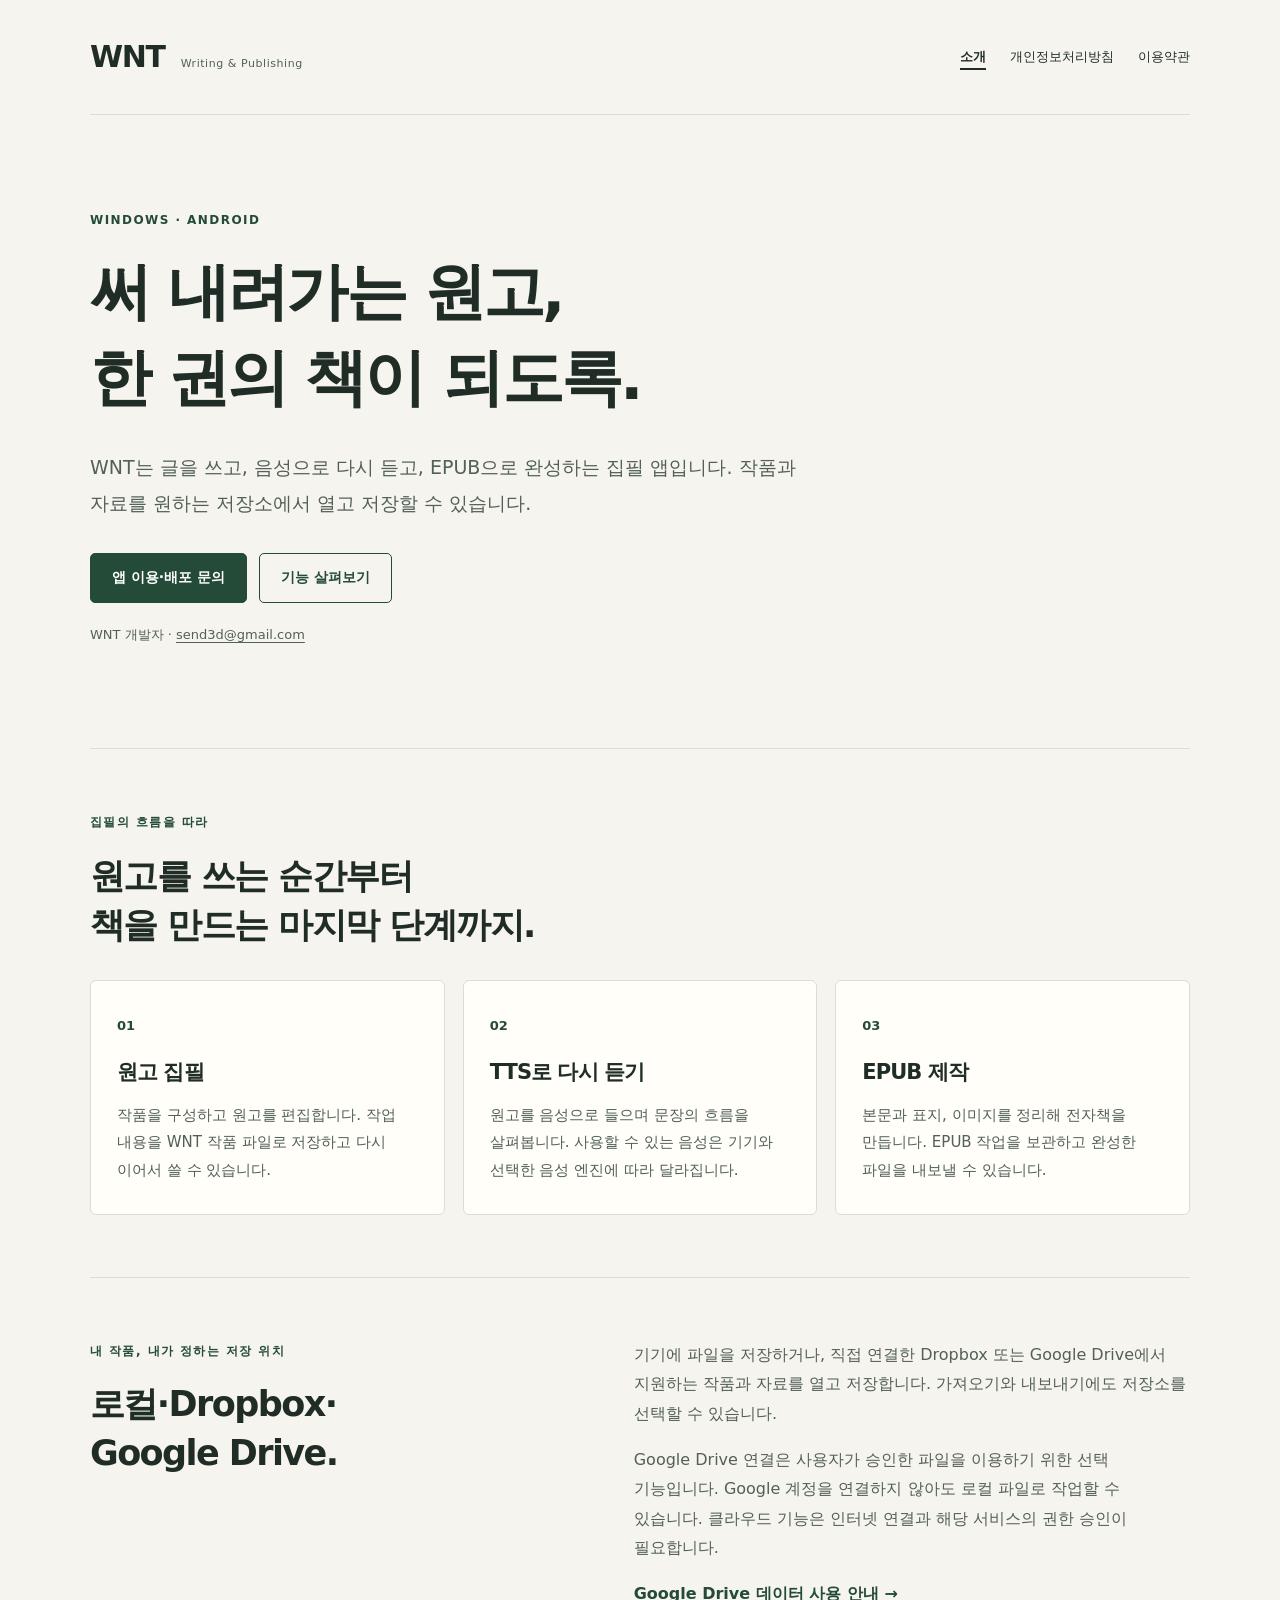
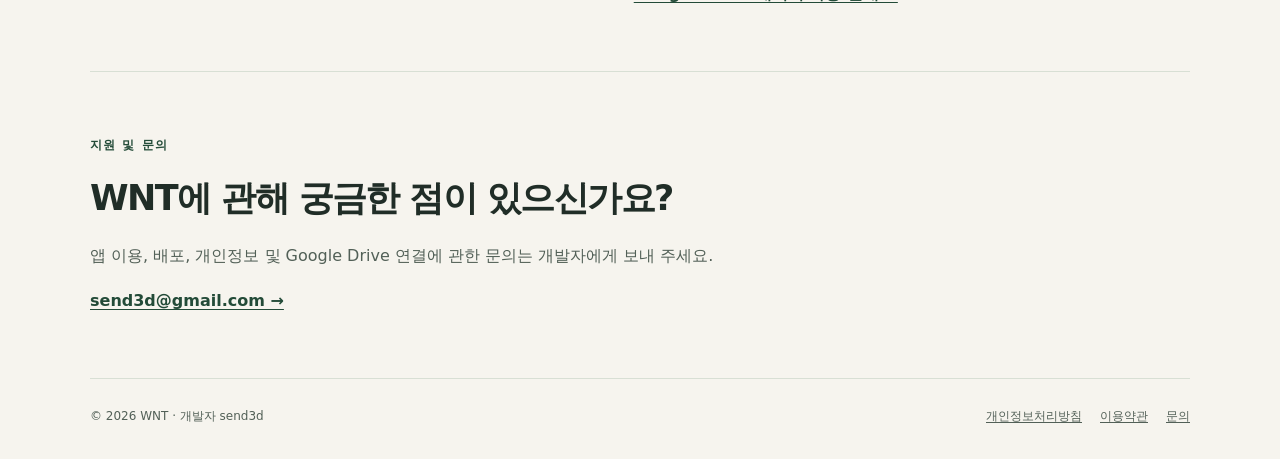
==== index.html @ 51a4a3b0 "Add files via upload" ====
<!doctype html>
<html lang="ko">
<head>
  <meta charset="utf-8">
  <meta name="viewport" content="width=device-width, initial-scale=1">
  <meta name="description" content="WNT는 원고 집필, TTS 듣기, EPUB 제작과 로컬·Dropbox·Google Drive 파일 관리를 돕는 Windows·Android 앱입니다.">
  <title>WNT — 원고에서 EPUB까지</title>
  <link rel="stylesheet" href="styles.css">
</head>
<body>
  <a class="skip-link" href="#main">본문으로 이동</a>
  <header class="site-header wrap">
    <a class="brand" href="index.html" aria-label="WNT 홈페이지">WNT<span>Writing &amp; Publishing</span></a>
    <nav aria-label="주 메뉴">
      <a href="index.html" aria-current="page">소개</a>
      <a href="privacy.html">개인정보처리방침</a>
      <a href="terms.html">이용약관</a>
    </nav>
  </header>
  <main id="main" class="wrap">
    <section class="hero" aria-labelledby="hero-title">
      <p class="eyebrow">WINDOWS · ANDROID</p>
      <h1 id="hero-title">써 내려가는 원고,<br>한 권의 책이 되도록.</h1>
      <p class="lead">WNT는 글을 쓰고, 음성으로 다시 듣고, EPUB으로 완성하는 집필 앱입니다. 작품과 자료를 원하는 저장소에서 열고 저장할 수 있습니다.</p>
      <div class="actions">
        <a class="button primary" href="mailto:send3d@gmail.com">앱 이용·배포 문의</a>
        <a class="button secondary" href="#features">기능 살펴보기</a>
      </div>
      <p class="caption">WNT 개발자 · <a href="mailto:send3d@gmail.com">send3d@gmail.com</a></p>
    </section>
    <section id="features" class="section" aria-labelledby="features-title">
      <p class="eyebrow">집필의 흐름을 따라</p>
      <h2 id="features-title">원고를 쓰는 순간부터<br>책을 만드는 마지막 단계까지.</h2>
      <div class="cards">
        <article class="card"><span class="number">01</span><h3>원고 집필</h3><p>작품을 구성하고 원고를 편집합니다. 작업 내용을 WNT 작품 파일로 저장하고 다시 이어서 쓸 수 있습니다.</p></article>
        <article class="card"><span class="number">02</span><h3>TTS로 다시 듣기</h3><p>원고를 음성으로 들으며 문장의 흐름을 살펴봅니다. 사용할 수 있는 음성은 기기와 선택한 음성 엔진에 따라 달라집니다.</p></article>
        <article class="card"><span class="number">03</span><h3>EPUB 제작</h3><p>본문과 표지, 이미지를 정리해 전자책을 만듭니다. EPUB 작업을 보관하고 완성한 파일을 내보낼 수 있습니다.</p></article>
      </div>
    </section>
    <section class="storage section" aria-labelledby="storage-title">
      <div><p class="eyebrow">내 작품, 내가 정하는 저장 위치</p><h2 id="storage-title">로컬·Dropbox·<br>Google Drive.</h2></div>
      <div class="storage-copy"><p>기기에 파일을 저장하거나, 직접 연결한 Dropbox 또는 Google Drive에서 지원하는 작품과 자료를 열고 저장합니다. 가져오기와 내보내기에도 저장소를 선택할 수 있습니다.</p><p>Google Drive 연결은 사용자가 승인한 파일을 이용하기 위한 선택 기능입니다. Google 계정을 연결하지 않아도 로컬 파일로 작업할 수 있습니다. 클라우드 기능은 인터넷 연결과 해당 서비스의 권한 승인이 필요합니다.</p><a class="text-link" href="privacy.html#google-drive">Google Drive 데이터 사용 안내 →</a></div>
    </section>
    <section class="contact section" aria-labelledby="contact-title">
      <p class="eyebrow">지원 및 문의</p><h2 id="contact-title">WNT에 관해 궁금한 점이 있으신가요?</h2>
      <p>앱 이용, 배포, 개인정보 및 Google Drive 연결에 관한 문의는 개발자에게 보내 주세요.</p>
      <a class="text-link" href="mailto:send3d@gmail.com">send3d@gmail.com →</a>
    </section>
  </main>
  <footer class="site-footer wrap"><p>© 2026 WNT · 개발자 send3d</p><div><a href="privacy.html">개인정보처리방침</a><a href="terms.html">이용약관</a><a href="mailto:send3d@gmail.com">문의</a></div></footer>
</body>
</html>
---- styles.css ----
:root{color-scheme:light;--paper:#f6f4ee;--ink:#202d27;--muted:#526057;--line:#d8dfd4;--accent:#234b38;--card:#fffef9}
*{box-sizing:border-box}
html{scroll-behavior:smooth;scroll-padding-top:2rem}
body{margin:0;background:var(--paper);color:var(--ink);font-family:"Malgun Gothic","Apple SD Gothic Neo","Noto Sans KR",system-ui,sans-serif;font-size:16px;line-height:1.85;word-break:keep-all;overflow-wrap:anywhere}
a{color:inherit;text-underline-offset:.2em}
a:hover{color:var(--accent)}
a:focus-visible{outline:3px solid #427f5e;outline-offset:5px;border-radius:2px}
.wrap{width:min(1100px,calc(100% - 72px));margin-inline:auto}
.skip-link{position:absolute;top:-120px;left:20px;z-index:2;background:var(--ink);color:white;padding:12px 20px}
.skip-link:focus{top:12px}
.site-header{display:flex;align-items:center;justify-content:space-between;gap:28px;padding-block:29px;border-bottom:1px solid var(--line)}
.brand{display:flex;align-items:baseline;gap:16px;font-size:30px;font-weight:850;letter-spacing:-.045em;text-decoration:none}
.brand span{font-size:11px;font-weight:500;letter-spacing:.05em;color:var(--muted)}
nav{display:flex;flex-wrap:wrap;gap:24px;font-size:13px}
nav a{text-decoration:none;white-space:nowrap}
nav [aria-current=page]{font-weight:750;text-decoration:underline;text-decoration-thickness:2px;text-underline-offset:7px}
.hero{padding-block:94px 88px;max-width:850px}
.eyebrow{margin:0 0 18px;color:var(--accent);font-size:12px;font-weight:750;letter-spacing:.12em}
h1,h2,h3{line-height:1.4;letter-spacing:-.045em}
h1{font-size:clamp(35px,5.4vw,62px);font-weight:800;margin:0 0 27px}
h2{font-size:clamp(25px,3vw,35px);font-weight:750;margin:0 0 30px}
h3{font-size:21px;margin:19px 0 14px}
.lead{max-width:710px;font-size:19px;line-height:1.9;color:var(--muted);margin:0 0 32px}
.actions{display:flex;flex-wrap:wrap;gap:12px;margin-bottom:20px}
.button{display:inline-block;min-height:49px;padding:11px 21px;text-decoration:none;font-size:14px;font-weight:650;border:1px solid var(--accent);border-radius:5px}
.button.primary{background:var(--accent);color:white}
.button.primary:hover{background:#173b29}
.button.secondary{color:var(--accent)}
.caption,.policy-date{color:var(--muted);font-size:13px}
.section{border-top:1px solid var(--line);padding-block:62px}
.cards{display:grid;grid-template-columns:repeat(3,minmax(0,1fr));gap:18px}
.card{padding:29px 26px;background:var(--card);border:1px solid var(--line);border-radius:6px}
.number{color:var(--accent);font-size:13px;font-weight:750}
.card p{margin:0;color:var(--muted);font-size:15px}
.storage{display:grid;grid-template-columns:1fr 1.15fr;gap:60px}
.storage h2{margin:0}
.storage-copy p:first-child{margin-top:0}
.storage-copy{color:var(--muted)}
.text-link{font-weight:650;color:var(--accent)}
.contact h2{margin-bottom:18px}
.contact p:not(.eyebrow){color:var(--muted)}
.site-footer{border-top:1px solid var(--line);display:flex;justify-content:space-between;align-items:center;gap:20px;padding-block:26px 32px;font-size:12px;color:var(--muted)}
.site-footer p{margin:0}
.site-footer div{display:flex;flex-wrap:wrap;gap:18px}
.legal{max-width:870px;padding-block:62px 68px}
.legal h1{font-size:clamp(32px,5vw,43px);margin-bottom:14px}
.legal .policy-date{margin:0 0 30px}
.legal .intro{color:var(--muted);font-size:17px;border-bottom:1px solid var(--line);padding-bottom:30px}
.legal section{margin-top:36px;scroll-margin-top:25px}
.legal h2{font-size:23px;margin-bottom:16px}
.legal p{margin-top:12px;margin-bottom:12px}
.legal code{font-family:ui-monospace,monospace;font-size:.85em;word-break:break-all}
.table-scroll{overflow-x:auto;margin-block:22px}
table{width:100%;border-collapse:collapse;font-size:14px;background:var(--card)}
caption{text-align:left;font-weight:650;margin-bottom:10px}
th,td{border:1px solid var(--line);padding:14px 16px;text-align:left;vertical-align:top}
th{background:#e9eee5;font-weight:700}
td:first-child{width:42%}
@media(max-width:760px){.wrap{width:calc(100% - 36px)}.site-header{align-items:flex-start;flex-direction:column;gap:18px;padding-block:21px}.brand span{font-size:10px}nav{gap:18px;font-size:12px}.hero{padding-block:59px 52px}.lead{font-size:17px}.section{padding-block:42px}.cards{grid-template-columns:1fr;gap:12px}.card{padding:22px}.storage{grid-template-columns:1fr;gap:24px}.site-footer{align-items:flex-start;flex-direction:column;gap:13px}.legal{padding-block:42px 52px}.legal h2{font-size:21px}th,td{padding:12px 10px}.legal .intro{font-size:16px}}
@media(prefers-reduced-motion:reduce){html{scroll-behavior:auto}}
@media print{body{background:white;color:#111}.wrap{width:100%;max-width:none}.site-header nav,.actions,.skip-link{display:none}.hero,.legal,.section{padding-block:20px}.card,table{background:white}.cards,.storage{display:block}.card{margin-bottom:12px;break-inside:avoid}h2,h3{break-after:avoid}a{color:#111}.site-footer{margin-top:24px}}
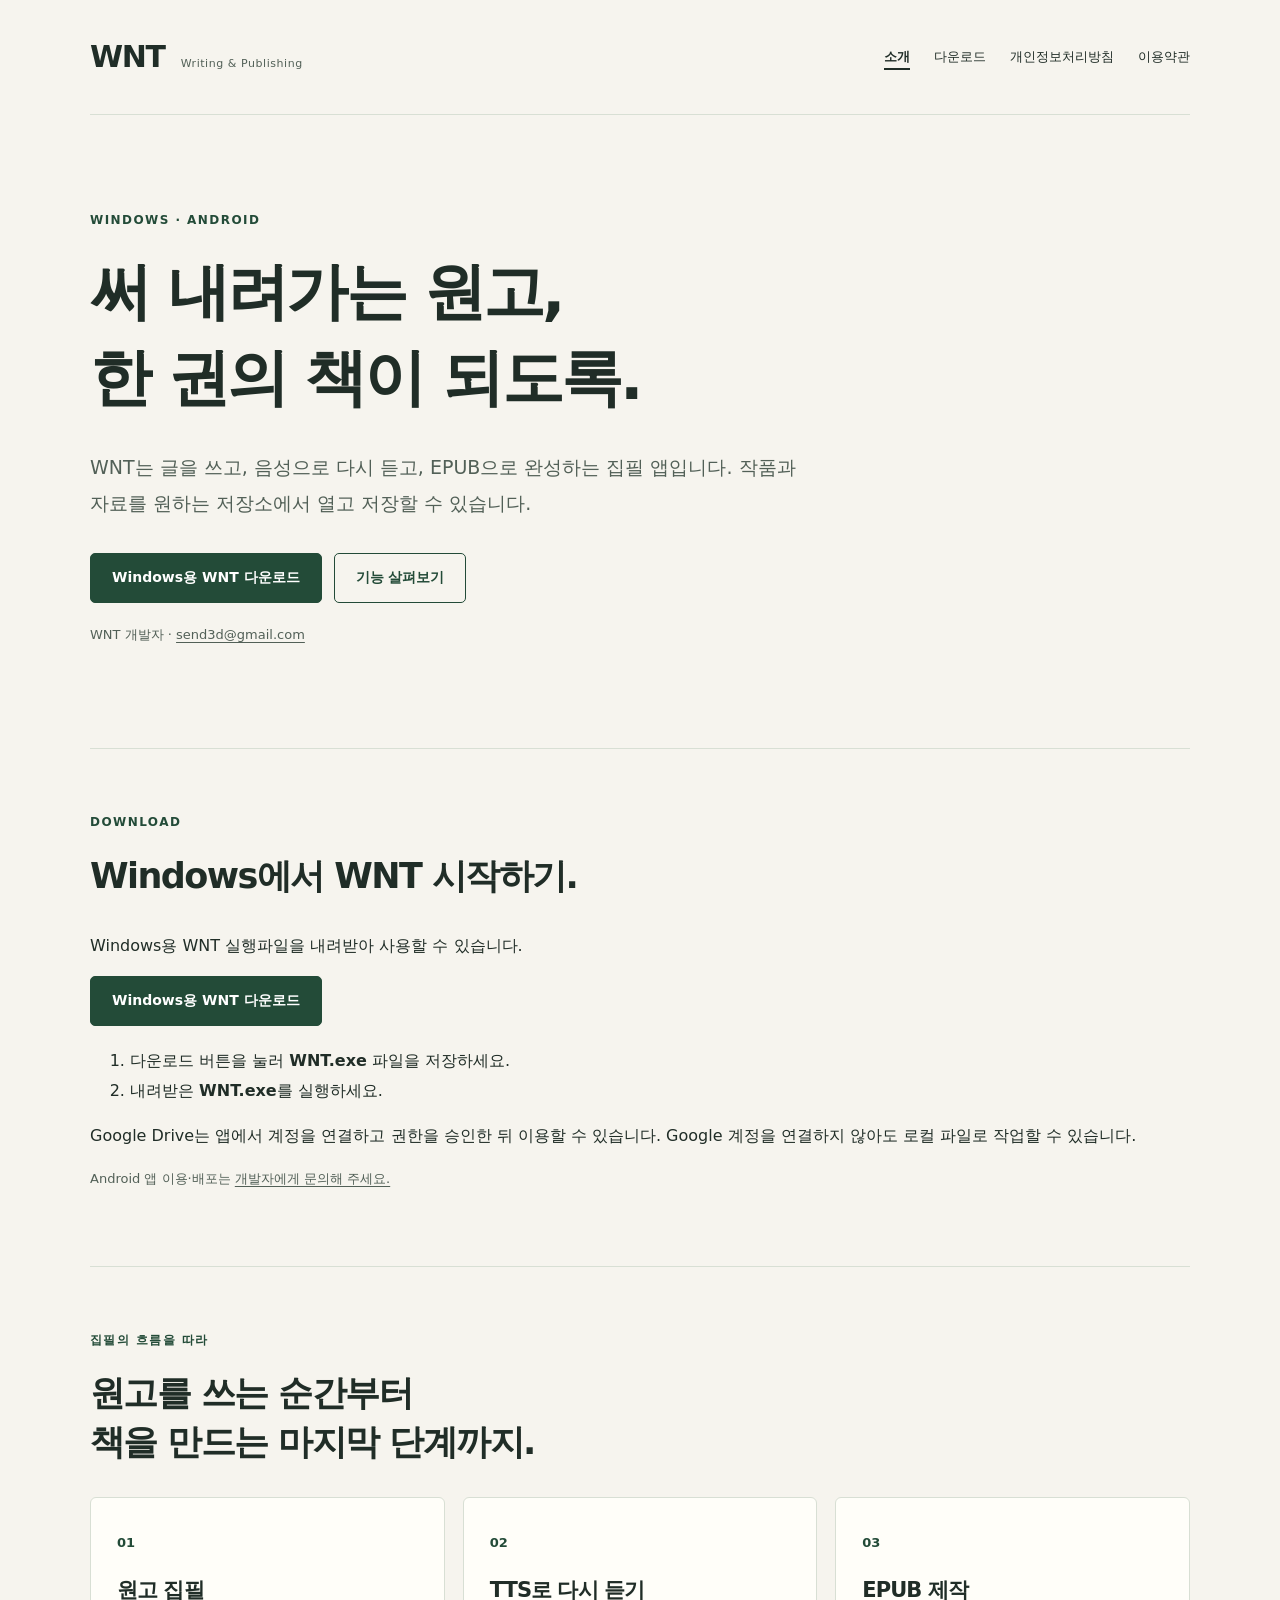
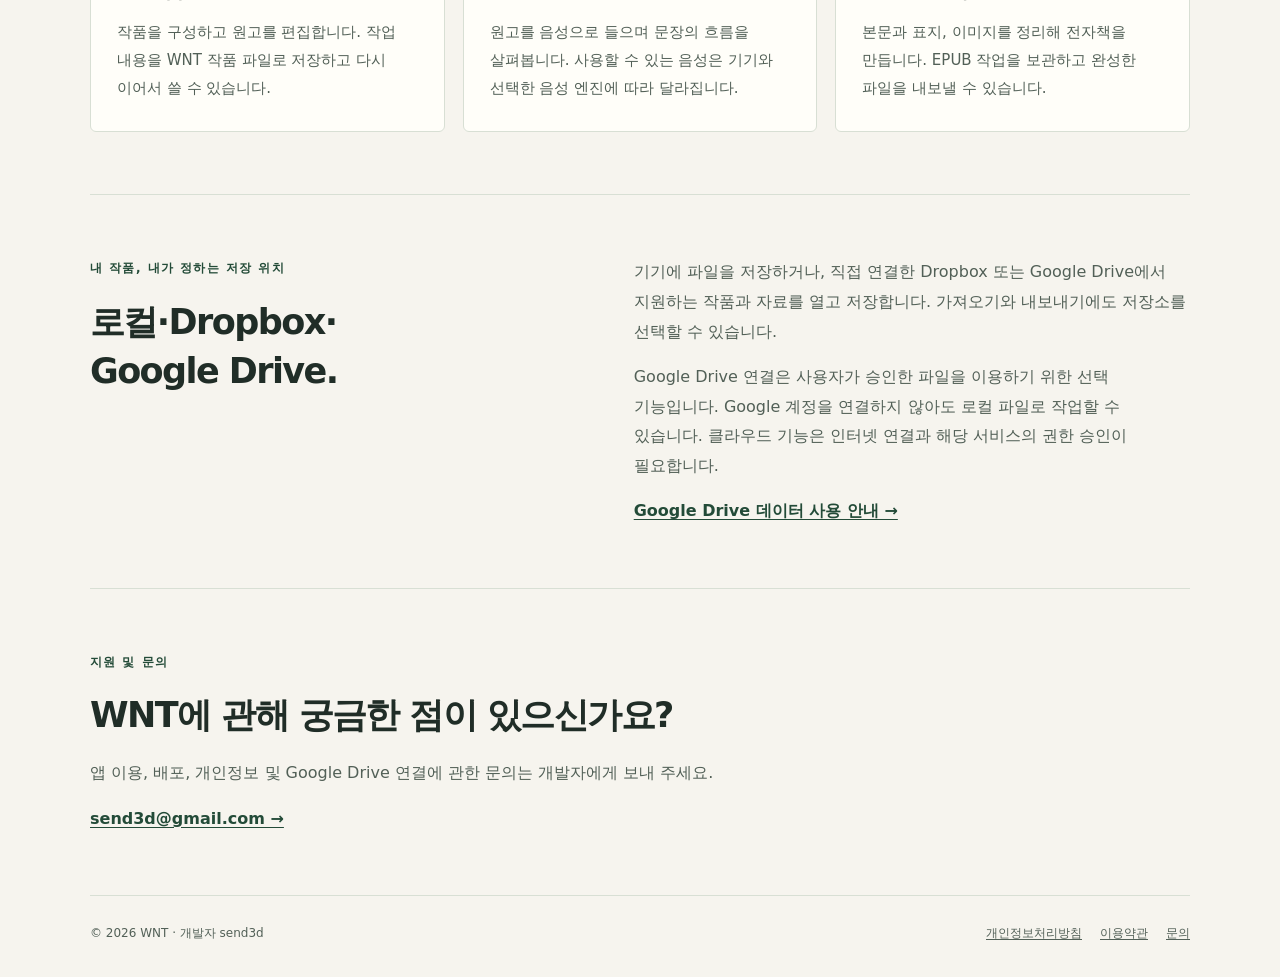
==== commit 0434dcde: "Publish WNT Windows app and add homepage download" ====
--- a/index.html
+++ b/index.html
@@ -13,6 +13,7 @@
     <a class="brand" href="index.html" aria-label="WNT 홈페이지">WNT<span>Writing &amp; Publishing</span></a>
     <nav aria-label="주 메뉴">
       <a href="index.html" aria-current="page">소개</a>
+      <a href="#download">다운로드</a>
       <a href="privacy.html">개인정보처리방침</a>
       <a href="terms.html">이용약관</a>
     </nav>
@@ -23,10 +24,24 @@
       <h1 id="hero-title">써 내려가는 원고,<br>한 권의 책이 되도록.</h1>
       <p class="lead">WNT는 글을 쓰고, 음성으로 다시 듣고, EPUB으로 완성하는 집필 앱입니다. 작품과 자료를 원하는 저장소에서 열고 저장할 수 있습니다.</p>
       <div class="actions">
-        <a class="button primary" href="mailto:send3d@gmail.com">앱 이용·배포 문의</a>
+        <a class="button primary" href="WNT.exe" download="WNT.exe">Windows용 WNT 다운로드</a>
         <a class="button secondary" href="#features">기능 살펴보기</a>
       </div>
       <p class="caption">WNT 개발자 · <a href="mailto:send3d@gmail.com">send3d@gmail.com</a></p>
+    </section>
+    <section id="download" class="section" aria-labelledby="download-title">
+      <p class="eyebrow">DOWNLOAD</p>
+      <h2 id="download-title">Windows에서 WNT 시작하기.</h2>
+      <p>Windows용 WNT 실행파일을 내려받아 사용할 수 있습니다.</p>
+      <div class="actions">
+        <a class="button primary" href="WNT.exe" download="WNT.exe">Windows용 WNT 다운로드</a>
+      </div>
+      <ol>
+        <li>다운로드 버튼을 눌러 <strong>WNT.exe</strong> 파일을 저장하세요.</li>
+        <li>내려받은 <strong>WNT.exe</strong>를 실행하세요.</li>
+      </ol>
+      <p>Google Drive는 앱에서 계정을 연결하고 권한을 승인한 뒤 이용할 수 있습니다. Google 계정을 연결하지 않아도 로컬 파일로 작업할 수 있습니다.</p>
+      <p class="caption">Android 앱 이용·배포는 <a href="mailto:send3d@gmail.com">개발자에게 문의해 주세요.</a></p>
     </section>
     <section id="features" class="section" aria-labelledby="features-title">
       <p class="eyebrow">집필의 흐름을 따라</p>
@@ -50,3 +65,4 @@
   <footer class="site-footer wrap"><p>© 2026 WNT · 개발자 send3d</p><div><a href="privacy.html">개인정보처리방침</a><a href="terms.html">이용약관</a><a href="mailto:send3d@gmail.com">문의</a></div></footer>
 </body>
 </html>
+
